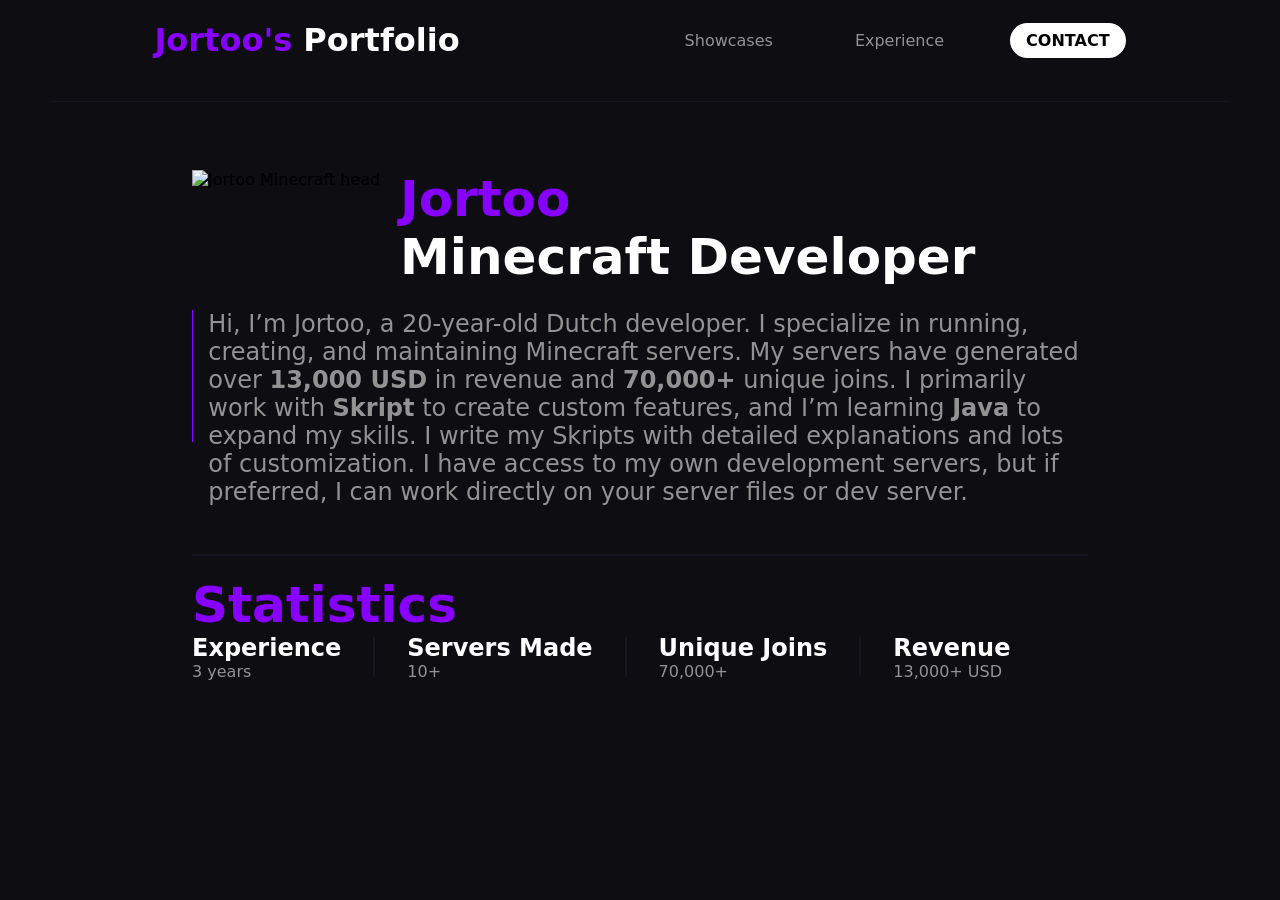
==== index.html @ 86263efa "First comit, base of website" ====
<!DOCTYPE html>
<html lang="en">
<head>
    <meta charset="UTF-8">
    <meta name="viewport" content="width=device-width, initial-scale=1.0">
    <title>Jortoo's Portfolio</title>
    <link rel="stylesheet" href="Assets/index.css">
</head>
<body>
    <div class="header">
        <div class="name">
            <h1>
                <span class="name-color">Jortoo's</span>
                <span class="portfolio-color">Portfolio</span>
            </h1>
        </div>
        <div class="navigation">
            <a href="#">Showcases</a>
            <a href="#">Experience</a>
            <a href="#" class="contact">CONTACT</a>
        </div>
    </div>
    <hr>
    <div class="main">
        <div class="about">
            <div class="about-top">
                <img src="https://minotar.net/avatar/Jortoo/100" alt="Jortoo Minecraft head">
                <div class="info">
                    <h1>Jortoo</h1>
                    <h2>Minecraft Developer</h2>
                </div>
            </div>
            <div class="about-bottom">
                <div class="line"></div>
                <p>
                Hi, I’m Jortoo, a 20-year-old Dutch developer. I specialize in running, creating, and maintaining Minecraft servers.  
                My servers have generated over <strong>13,000 USD</strong> in revenue and <strong>70,000+</strong> unique joins.  

                I primarily work with <strong>Skript</strong> to create custom features, and I’m learning <strong>Java</strong> to expand my skills.  
                I write my Skripts with detailed explanations and lots of customization.  

                I have access to my own development servers, but if preferred, I can work directly on your server files or dev server.
                </p>
            </div>
            <hr class="about-bottom-line">
            <div class="experience-title">
                <h2>Statistics</h2>
            </div>
            <div class="about-stats">
                <div class="stat">
                    <h5>Experience</h5>
                    <p>3 years</p>
                </div>
                <div class="divider"></div>
                <div class="stat">
                    <h5>Servers Made</h5>
                    <p>10+</p>
                </div>
                <div class="divider"></div>
                <div class="stat">
                    <h5>Unique Joins</h5>
                    <p>70,000+</p>
                </div>
                <div class="divider"></div>
                <div class="stat">
                    <h5>Revenue</h5>
                    <p>13,000+ USD</p>
                </div>
            </div>
        </div>
        
    </div>
</body>
</html>
---- Assets/index.css ----
:root {
    --bg-main: #0D0D12;
    --bg-second: #151520;

    --accent-prim: white;
    --accent-second: rgb(147, 147, 147);

    --text-main: #8800ff;

    --line-color: #101010;
}
html, body {
    height: 100%;
}
body {
    margin: 0;
    background-color: var(--bg-main);
    font-family: system-ui, -apple-system, BlinkMacSystemFont, 'Segoe UI', Roboto, Oxygen, Ubuntu, Cantarell, 'Open Sans', 'Helvetica Neue', sans-serif;
    
}

.main {
    display: flex;
    justify-content: center;
}

.header {
    display: flex;
    justify-content: space-around;
    flex-direction: row;
    align-items: center;
    margin-left: 50px;
    margin-right: 50px;
    color: var(--accent-prim);
}

.header a {
    color: var(--accent-second);
    text-decoration: none;
    padding: 8px 16px;
}

.navigation {
    display: flex;
    gap: 50px;
}

hr {
    border: none;
    height: 1px;
    background-color: var(--bg-second);
    margin: 20px 50px;
}

.contact {
    background-color: var(--accent-prim);
    color: black !important;
    padding: 8px 16px;
    border-radius: 50px;
    font-weight: bold;
}

.name {
    display: flex;
    justify-content: center;
    gap: 10px;
}
.name-color {
    color: var(--text-main); 
}

.portfolio-color {
    color: var(--accent-prim); 
}

.about h1 {
    color: var(--text-main);
    font-size: 50px;
}

.about h2 {
    color: var(--accent-prim);
    font-size: 50px;
}

.about p {
    color: var(--accent-second)
}

.about {
    width: 70vw;
}

.about-sec {
    display: flex;
    flex-direction: column;
    gap: -10px;
}
.about h1, .about h2, .about p {
    margin: 0; 
}

.main {
    display: flex;
    justify-content: center;
    margin-bottom: 48px;
}

.about-top {
    display: flex;
    gap: 20px;
    margin-top: 48px;
    margin-bottom: 20px;
}

.about-top img {
    height: 120px;
}

.about-bottom {
    display: flex;
    flex-direction: row;  
    align-items: flex-start;
    gap: 16px;
    font-size: 24px;
}

.about-bottom .line {
    width: 2px;               
    height: 5.5em;             
    background-color: var(--text-main);
}

.about-bottom-line {
    width: 70vw;               
    height: 2px;              
    background-color: var(--bg-second); 
    margin: 20px 0;
    margin-top: 48px;            
    border: none;
}

.about-stats {
    display: flex;
    flex-direction: row;
    align-items: center;
    justify-content: start;
}

.about-stats h5 {
    font-size: 24px;
    font-weight: bold;
    color: var(--accent-prim);
    margin: 0; 
}

.about-stats {
    display: flex;
    flex-direction: row;
    align-items: center;
    justify-content: start;
    gap: 32px;
}

.experience, .servers, .joins, .revenue {
    display: flex;
    flex-direction: column;
    gap: 0;
}

.divider {
    width: 2px;
    background-color: var(--bg-second);
    height: 40px;
    align-self: center;
}

.about-stats hr {
    border: none;
    height: 1px;
    background-color: var(--accent-second);
    margin: 8px 0;
}

.experience-title h2 {
    color: var(--text-main);
}
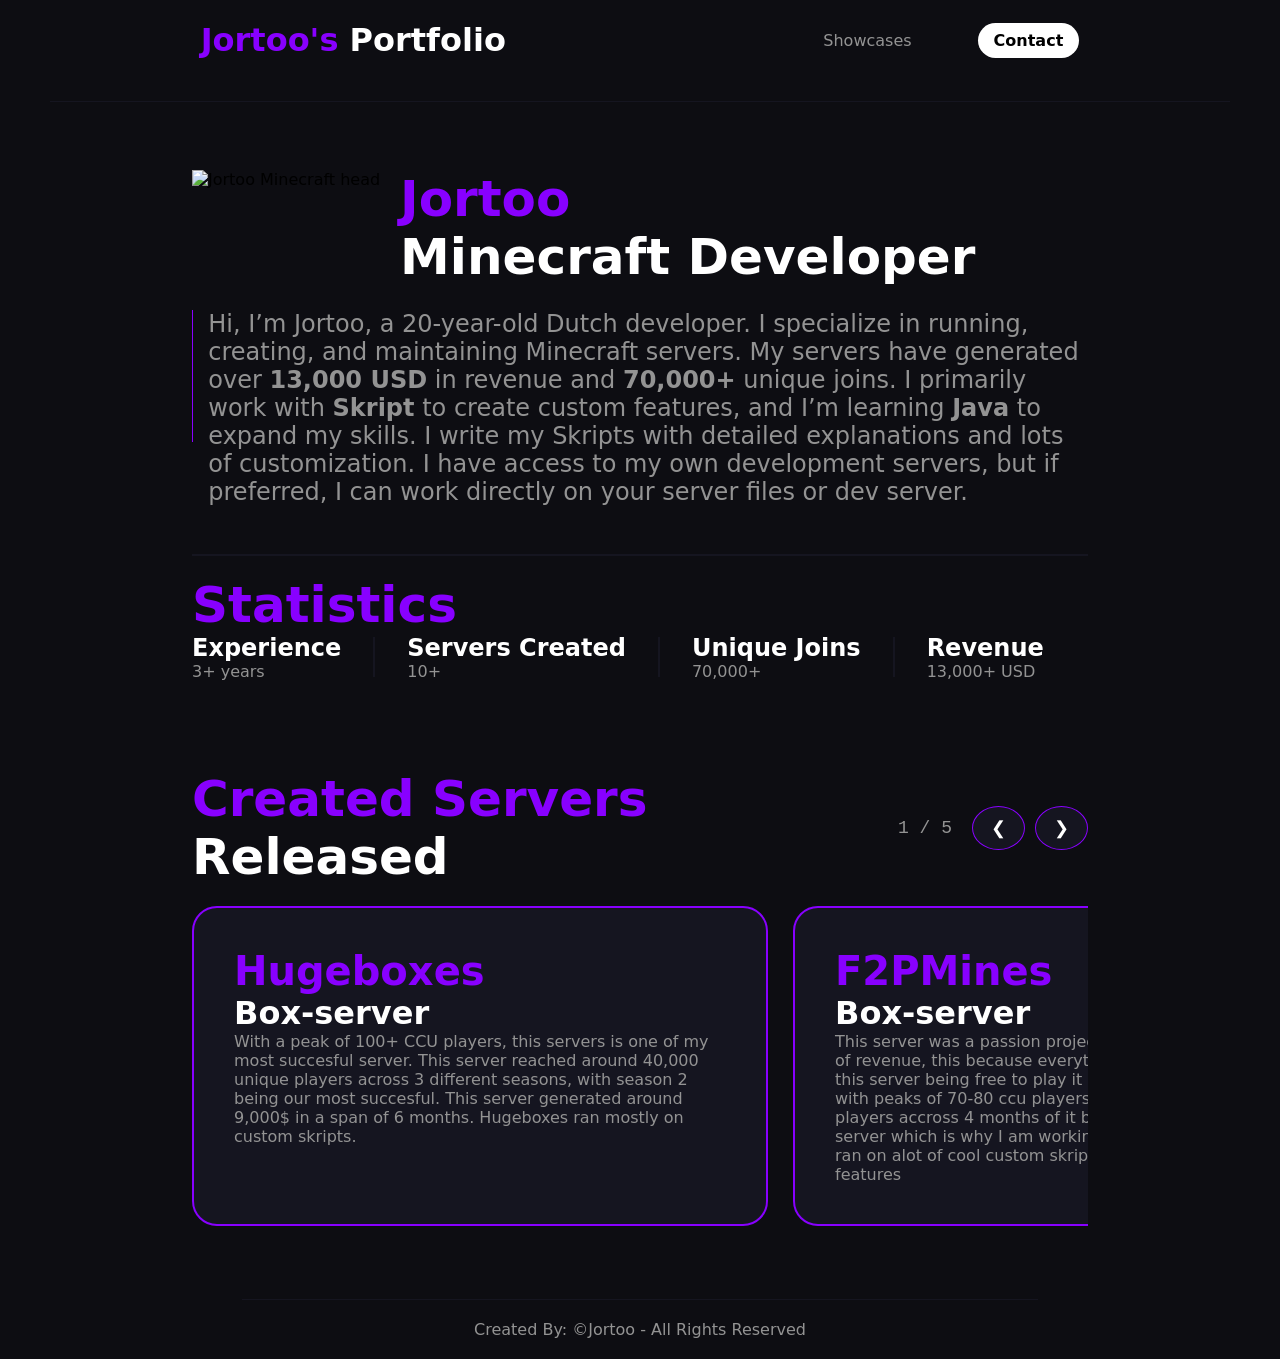
==== commit dadf58bc: "Deployment ready" ====
--- a/index.html
+++ b/index.html
@@ -15,9 +15,8 @@
             </h1>
         </div>
         <div class="navigation">
-            <a href="#">Showcases</a>
-            <a href="#">Experience</a>
-            <a href="#" class="contact">CONTACT</a>
+            <a href="showcase.html">Showcases</a>
+            <a href="javascript:void(0)" class="contact" onclick="toggleContact()">Contact</a>
         </div>
     </div>
     <hr>
@@ -49,11 +48,11 @@
             <div class="about-stats">
                 <div class="stat">
                     <h5>Experience</h5>
-                    <p>3 years</p>
+                    <p>3+ years</p>
                 </div>
                 <div class="divider"></div>
                 <div class="stat">
-                    <h5>Servers Made</h5>
+                    <h5>Servers Created</h5>
                     <p>10+</p>
                 </div>
                 <div class="divider"></div>
@@ -67,8 +66,63 @@
                     <p>13,000+ USD</p>
                 </div>
             </div>
+        
+                <div class="created-servers">
+                    <div class="created-title">
+                        <div class="title-text">
+                            <h2>Created Servers</h2> 
+                            <h2 style="color: white;">Released</h2>
+                        </div>
+                        <div class="scroll-controls">
+                            <span id="server-counter">1 / 5</span>
+                            <div class="scroll-buttons">
+                                <button onclick="scrollServers(-1)">&#10094;</button>
+                                <button onclick="scrollServers(1)">&#10095;</button>
+                            </div>
+                        </div>
+                    </div>
+
+                    <div class="servers" id="serverContainer">
+                        <div class="hugeboxes">
+                            <div class="server"><h3>Hugeboxes</h3><h4>Box-server</h4></div>
+                            <p>With a peak of 100+ CCU players, this servers is one of my most succesful server. This server reached around 40,000 unique players across 3 different seasons, with season 2 being our most succesful. This server generated around 9,000$ in a span of 6 months. Hugeboxes ran mostly on custom skripts.</p></div>
+                        <div class="f2pmines">
+                            <div class="server"><h3>F2PMines</h3><h4>Box-server</h4></div>
+                            <p>This server was a passion project and did not generate alot of revenue, this because everything was free to play. With this server being free to play it generated alot of players with peaks of 70-80 ccu players and 20,000+ different players accross 4 months of it being up. Players loved this server which is why I am working on season 2. This server ran on alot of cool custom skripts with alot of custom features</p>
+                        </div>
+                        <div class="crazify">
+                            <div class="server"><h3>Crazify</h3><h4>Box-server</h4></div>
+                            <p>Crazify was my last released server which I discontinued, because I started college. This server generated ~1,500$ in 1 month with 10,000 unique players before it shut down. This server was one of my best yet with almost everything running on my own custom skripts and some custom plugins I created such as discord bot and linking a claim system and a core plugin.</p>
+                        </div>
+                        <div class="sunforge">
+                            <div class="server"><h3>Sunforge</h3><h4>Skymining</h4></div>
+                            <p>After F2PMines I created a skymining server called Sunforge which did great. I released this server while it was in development pushing me to release updates at light-speed pace. Because of this many updates, many players came with around 15,000 unique players and 2,000$ revenue in 2 months I built a very big community.</p>
+                        </div>
+                        <div class="unreleased">
+                            <div class="server"><h3>10+ Unreleased servers</h3><h4>Unreleased</h4></div>
+                            <p>Besides released servers I do also have alot of unreleased projects such as simulator servers, pvp servers and gen servers which I never had the time to release.</p>
+                        </div>
+                                               
+                    </div>
+                </div>
+                <hr>
+                <div class="bottom"><p>Created By: &copyJortoo - All Rights Reserved</p></div>
+            </div>
         </div>
-        
+
+        <div class="contact-overlay" id="contactOverlay" onclick="toggleContact()">
+            <div class="contact-card" onclick="event.stopPropagation()">
+                <h2>Contact</h2>
+                <p>Discord</p>
+                <div class="discord">
+                    <h3>@Jortoo</h3>
+                    <button id="discord" onclick="copy_discord()">Copy Discord ID</button>
+                </div>
+                <p>Let's work together!</p>
+                <button class="close-btn" onclick="toggleContact()">Back to portfolio</button>
+            </div>
+        </div>
+        <script src="Scripts/Scroll.js"></script>
     </div>
 </body>
 </html>
--- a/Assets/index.css
+++ b/Assets/index.css
@@ -1,29 +1,23 @@
 :root {
     --bg-main: #0D0D12;
     --bg-second: #151520;
-
     --accent-prim: white;
     --accent-second: rgb(147, 147, 147);
-
     --text-main: #8800ff;
-
     --line-color: #101010;
 }
+
 html, body {
     height: 100%;
 }
+
 body {
     margin: 0;
     background-color: var(--bg-main);
     font-family: system-ui, -apple-system, BlinkMacSystemFont, 'Segoe UI', Roboto, Oxygen, Ubuntu, Cantarell, 'Open Sans', 'Helvetica Neue', sans-serif;
-    
-}
-
-.main {
-    display: flex;
-    justify-content: center;
-}
-
+}
+
+/* HEADER & NAV */
 .header {
     display: flex;
     justify-content: space-around;
@@ -43,6 +37,10 @@
 .navigation {
     display: flex;
     gap: 50px;
+}
+
+.navigation a:hover {
+    color: var(--accent-prim);
 }
 
 hr {
@@ -58,6 +56,18 @@
     padding: 8px 16px;
     border-radius: 50px;
     font-weight: bold;
+    cursor: pointer;
+}
+
+/* MAIN CONTENT */
+.main {
+    display: flex;
+    justify-content: center;
+    margin-bottom: 48px;
+}
+
+.about {
+    width: 70vw;
 }
 
 .name {
@@ -65,6 +75,7 @@
     justify-content: center;
     gap: 10px;
 }
+
 .name-color {
     color: var(--text-main); 
 }
@@ -76,34 +87,18 @@
 .about h1 {
     color: var(--text-main);
     font-size: 50px;
+    margin: 0;
 }
 
 .about h2 {
     color: var(--accent-prim);
     font-size: 50px;
+    margin: 0;
 }
 
 .about p {
-    color: var(--accent-second)
-}
-
-.about {
-    width: 70vw;
-}
-
-.about-sec {
-    display: flex;
-    flex-direction: column;
-    gap: -10px;
-}
-.about h1, .about h2, .about p {
-    margin: 0; 
-}
-
-.main {
-    display: flex;
-    justify-content: center;
-    margin-bottom: 48px;
+    color: var(--accent-second);
+    margin: 0;
 }
 
 .about-top {
@@ -133,18 +128,24 @@
 
 .about-bottom-line {
     width: 70vw;               
-    height: 2px;              
+    height: 2px;               
     background-color: var(--bg-second); 
-    margin: 20px 0;
-    margin-top: 48px;            
+    margin: 48px 0 20px 0;           
     border: none;
 }
 
+/* STATS */
+.experience-title h2 {
+    color: var(--text-main);
+}
+
 .about-stats {
     display: flex;
     flex-direction: row;
     align-items: center;
     justify-content: start;
+    gap: 32px;
+    margin-bottom: 10%;
 }
 
 .about-stats h5 {
@@ -154,20 +155,6 @@
     margin: 0; 
 }
 
-.about-stats {
-    display: flex;
-    flex-direction: row;
-    align-items: center;
-    justify-content: start;
-    gap: 32px;
-}
-
-.experience, .servers, .joins, .revenue {
-    display: flex;
-    flex-direction: column;
-    gap: 0;
-}
-
 .divider {
     width: 2px;
     background-color: var(--bg-second);
@@ -175,13 +162,310 @@
     align-self: center;
 }
 
-.about-stats hr {
+/* SERVER SECTIE */
+.created-servers {
+    display: flex;
+    flex-direction: column;
+    margin-bottom: 25px;
+    gap: 20px;
+    width: 70vw;
+}
+
+.created-title {
+    display: flex;
+    justify-content: space-between;
+    align-items: center;
+}
+
+.title-text h2 {
+    color: var(--text-main);
+    margin: 0;
+}
+
+.scroll-controls {
+    display: flex;
+    align-items: center;
+    gap: 20px;
+}
+
+#server-counter {
+    color: var(--accent-second);
+    font-family: monospace;
+    font-size: 18px;
+}
+
+.scroll-buttons {
+    display: flex;
+    gap: 10px;
+}
+
+.scroll-buttons button {
+    background-color: var(--bg-second);
+    color: var(--accent-prim);
+    border: 1px solid var(--text-main);
+    padding: 10px 18px;
+    border-radius: 50%;
+    cursor: pointer;
+    font-size: 18px;
+    transition: all 0.2s ease;
+}
+
+.scroll-buttons button:hover {
+    background-color: var(--text-main);
+    color: white;
+}
+
+.servers {
+    display: flex;
+    flex-direction: row;
+    gap: 25px;
+    overflow-x: auto;
+    scroll-behavior: smooth;
+    scroll-snap-type: x mandatory;
+    scrollbar-width: none;
+}
+
+.servers::-webkit-scrollbar {
+    display: none;
+}
+
+.servers > div {
+    display: flex;
+    flex-direction: column;
+    width: 45vw; 
+    flex-shrink: 0;
+    background-color: var(--bg-second);
+    border-radius: 25px;
+    padding: 40px;
+    scroll-snap-align: start;
+    box-sizing: border-box;
+    border: 2px solid var(--text-main);
+    margin-bottom: 48px;
+}
+
+.server h3 {
+    color: var(--text-main);
+    font-size: 40px;
+    margin: 0;
+}
+
+.server h4 {
+    color: var(--accent-prim);
+    font-size: 32px;
+    margin: 0;
+}
+
+/* CONTACT POPUP (OVERLAY) */
+.contact-overlay {
+    display: none;
+    position: fixed;
+    top: 0;
+    left: 0;
+    width: 100%;
+    height: 100%;
+    background-color: rgba(13, 13, 18, 0.85);
+    backdrop-filter: blur(8px);
+    z-index: 1000;
+    justify-content: center;
+    align-items: center;
+    opacity: 0;
+    transition: opacity 0.3s ease;
+}
+
+.contact-overlay.active {
+    display: flex;
+    opacity: 1;
+}
+
+.contact-card {
+    background-color: var(--bg-second);
+    padding: 50px 40px;
+    border-radius: 30px;
+    border: 2px solid var(--text-main);
+    text-align: center;
+    box-shadow: 0 20px 50px rgba(0, 0, 0, 0.5);
+    transform: translateY(20px);
+    transition: transform 0.3s ease;
+    max-width: 400px;
+    width: 90%;
+    display: flex;
+    flex-direction: column;
+    align-items: center;
+    gap: 25px;
+}
+
+.contact-overlay.active .contact-card {
+    transform: translateY(0);
+}
+
+.contact-card h2 {
+    color: var(--text-main);
+    margin: 0;
+    font-size: 32px;
+}
+
+.contact-card p {
+    margin: 0;
+    line-height: 1.4;
+    font-size: 14px;
+    color: var(--accent-second);
+    text-transform: uppercase;
+    letter-spacing: 1px;
+}
+
+.discord {
+    display: flex;
+    flex-direction: column;
+    gap: 15px;
+    width: 100%;
+}
+
+.discord h3 {
+    margin: 0;
+    font-size: 28px;
+    color: var(--accent-prim);
+}
+
+#discord {
+    background-color: var(--text-main);
+    color: white;
     border: none;
-    height: 1px;
-    background-color: var(--accent-second);
-    margin: 8px 0;
-}
-
-.experience-title h2 {
-    color: var(--text-main);
+    padding: 14px 30px;
+    border-radius: 12px;
+    font-weight: bold;
+    cursor: pointer;
+    font-size: 16px;
+    transition: transform 0.2s, filter 0.2s;
+}
+
+#discord:hover {
+    filter: brightness(1.2);
+}
+
+#discord:active {
+    transform: scale(0.95);
+}
+
+.close-btn {
+    margin-top: 10px;
+    color: var(--accent-second);
+    background: none;
+    border: none;
+    cursor: pointer;
+    font-size: 14px;
+    text-decoration: underline;
+}
+
+/* FOOTER */
+.bottom {
+    text-align: center;
+    margin-bottom: 20px;
+    color: var(--accent-second);
+}
+
+/*SHOWCASE PAGE*/
+
+.showcase-grid {
+    display: grid;
+    grid-template-columns: repeat(auto-fill, minmax(300px, 1fr));
+    gap: 25px;
+    margin-top: 40px;
+}
+
+.showcase-card {
+    background-color: var(--bg-second);
+    border: 2px solid var(--text-main);
+    border-radius: 20px;
+    padding: 25px;
+    display: flex;
+    flex-direction: column;
+    gap: 15px;
+    transition: transform 0.3s ease;
+}
+
+.showcase-card:hover {
+    transform: translateY(-5px);
+}
+
+.card-tag {
+    background-color: var(--text-main);
+    color: white;
+    font-size: 12px;
+    font-weight: bold;
+    padding: 4px 12px;
+    border-radius: 50px;
+    width: fit-content;
+    text-transform: uppercase;
+}
+
+.server-tag {
+    background-color: var(--accent-prim);
+    color: black;
+}
+
+.showcase-card h3 {
+    color: var(--accent-prim);
+    margin: 0;
+    font-size: 24px;
+}
+
+.showcase-card p {
+    font-size: 15px;
+    line-height: 1.5;
+    color: var(--accent-second);
+}
+
+.card-footer {
+    margin-top: auto;
+    padding-top: 15px;
+    border-top: 1px solid rgba(255, 255, 255, 0.1);
+    font-size: 13px;
+    color: var(--text-main);
+    font-weight: bold;
+}
+
+.project-detail {
+    max-width: 800px; 
+    width: 85%;
+    text-align: left;
+    align-items: flex-start;
+}
+
+.project-detail h3 {
+    font-size: 40px;
+    color: var(--text-main);
+    margin-bottom: 10px;
+}
+
+.project-detail p {
+    font-size: 18px;
+    text-transform: none; 
+    letter-spacing: normal;
+    color: var(--accent-prim);
+    line-height: 1.6;
+}
+
+.project-detail .card-tag {
+    margin-bottom: 20px;
+}
+
+.project-detail .card-footer {
+    width: 100%;
+    margin-top: 30px;
+}
+
+.showcase-img {
+    width: 100%;
+    height: 150px; 
+    object-fit: cover; 
+    border-radius: 10px;
+    margin-top: auto;
+}
+
+.project-detail img {
+    height: auto;
+    max-height: 400px;
+    width: 100%;
+    object-fit: contain;
+    margin-top: 20px;
 }
